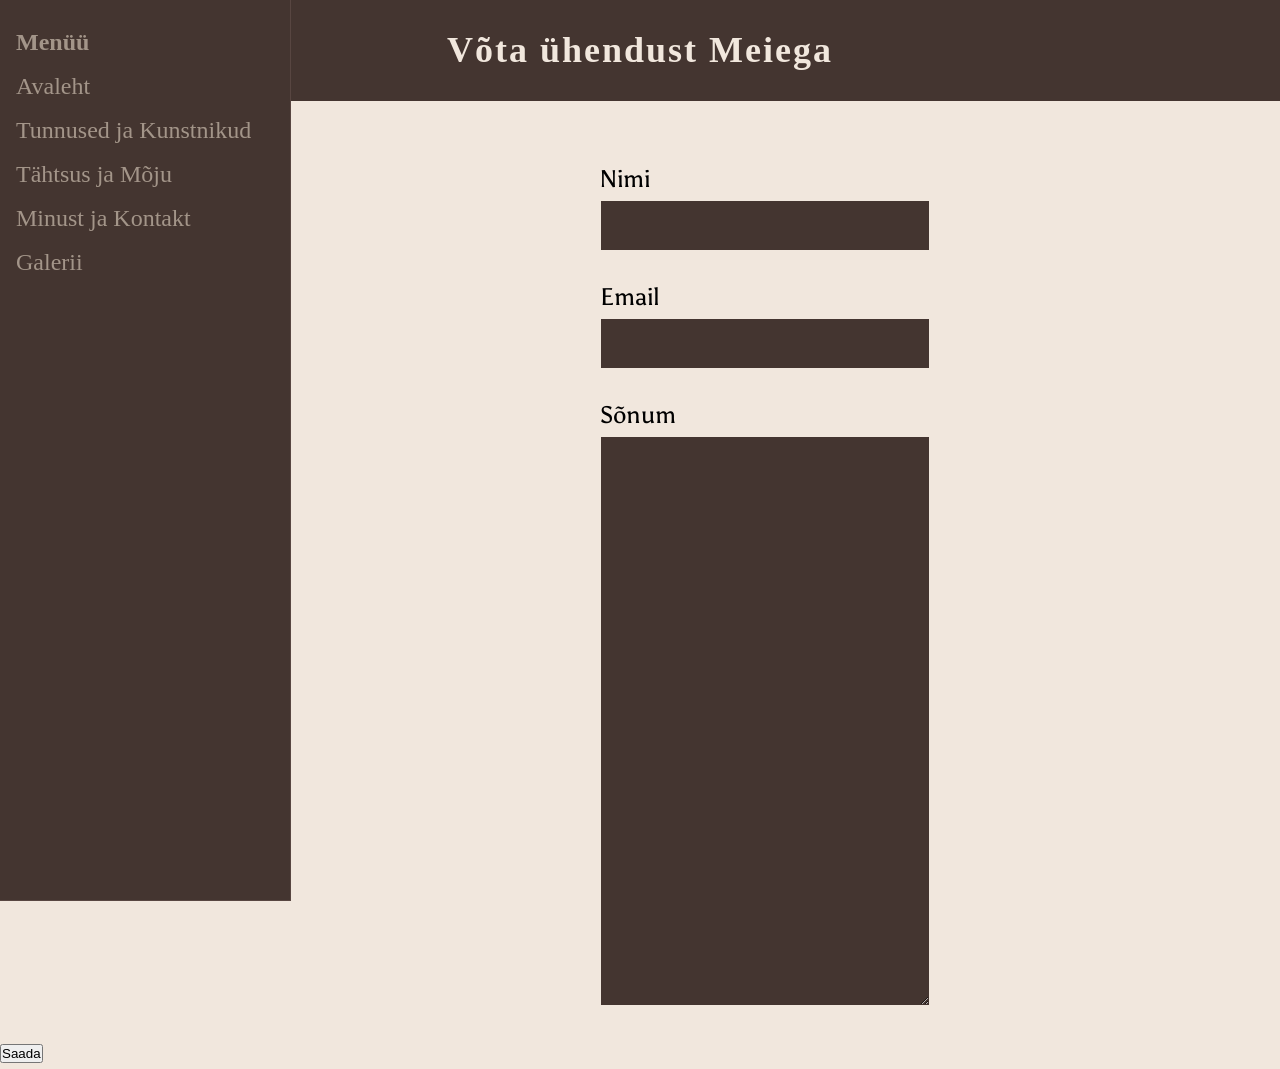
==== contact.html @ a0e3d33d "formide alustamine" ====
<!doctype html>
<html lang="en">
  <head>
    <meta charset="UTF-8" />
    <meta name="viewport" content="width=device-width, initial-scale=1.0" />
    <meta http-equiv="X-UA-Compatible" content="ie=edge" />
    <link rel="preconnect" href="https://fonts.googleapis.com" />
    <link rel="preconnect" href="https://fonts.gstatic.com" crossorigin />
    <link
      href="https://fonts.googleapis.com/css2?family=Asul:wght@400;700&display=swap"
      rel="stylesheet"
    />
    <link
      rel="stylesheet"
      href="https://fonts.googleapis.com/icon?family=Material+Icons"
    />
    <link rel="stylesheet" href="css/styles.css" />
    <title>Barokk-kunst</title>
  </head>
  <body>
    <header>
      <nav>
        <!-- Side-bar -->
        <div class="sidenav">
          <h3>Menüü</h3>
          <ul>
            <li><a href="index.html">Avaleht</a></li>
            <li><a href="tun-kun.html">Tunnused ja Kunstnikud</a></li>
            <li><a href="täht-mõju.html">Tähtsus ja Mõju</a></li>
            <li>
              <a class="current" href="contact.html">Minust ja Kontakt</a>
            </li>
            <li><a href="gallery.html">Galerii</a></li>
          </ul>
        </div>
      </nav>
    </header>

    <main>
      <!-- Pealkiri- Lisan Minust ja Kontakt pealkirja -->
      <section>
        <div class="title-box-m">
          <h3>Kontakt ja Minust</h3>
        </div>
      </section>

      <!-- Väljade nime, emaili ja sõnumi lisamine  -->
      <div class="container-text-contact">
        <h1>Võta ühendust Meiega</h1>
        <p>Palun täida all olev vorm</p>
        <form action="">
          <div class="form-group">
            <label for="Name">Nimi</label>
            <input type="text" id="name" />
          </div>
          <div class="form-group">
            <label for="Email">Email</label>
            <input type="email" id="email" />
          </div>
          <div class="form-group">
            <label for="Message">Sõnum</label>
            <textarea id="message"></textarea>
          </div>

          <button type="submit" class="btn">Saada</button>
        </form>
      </div>
    </main>
  </body>
</html>
---- css/styles.css ----
* {
  margin: 0;
  padding: 0;
  box-sizing: border-box;
}

:root {
  --primary-color: #443530;
  --bg-color: #f1e7dd;
  --text-color: #f1e7dd;

  --accent-col-red: #e3170a;
  --accent-col-green: #497537;
  --accent-col-yellow: #f7b32b;

  --darker-variant-red: #b00b01;
  --darker-variant-green: #2b4f1c;
  --darker-variant-yellow: #b78113;
}

html,
body {
  font-family: "Vidaloka", "Asul";
  line-height: 2em;
  background-color: var(--bg-color);
}

/* Sidebar menu */
.sidenav {
  height: 100%;
  width: 290px;
  position: fixed;
  z-index: 1;
  top: 0;
  left: 0;
  background-color: var(--primary-color);
  overflow-x: hidden;
  padding-top: 20px;
  outline: 1px solid #584641;
}

.sidenav a {
  padding: 6px 8px 6px 16px;
  text-decoration: none;
  font-size: 24px;
  color: #a39589;
  display: block;
  font-family: "Vidaloka";
}

.sidenav h3 {
  padding: 6px 8px 6px 16px;
  text-decoration: none;
  font-size: 24px;
  color: #a39589;
  display: block;
  font-family: "Vidaloka";
}

.sidenav a:hover {
  color: var(--text-color);
}

.sidenav h3:hover {
  color: var(--text-color);
}

/* Pealkiri- Sissejuhatus ja Ajalugu tumepruuni taustaga */
.title-box-sa {
  width: 100%;
  background-color: var(--primary-color);
  padding: 35px 35px;
}

.title-box-sa h3 {
  font-family: "Vidaloka", serif;
  text-align: center;
  font-size: 36px;
  color: var(--text-color);
  letter-spacing: 2px;
}

/* Sissejuhatuse kast kollase tausta ja kirjastiiliga */
.introduction-box h3 {
  width: 900px;
  height: 100px;
  padding: 25px;
  border: 3px solid var(--darker-variant-yellow);
  margin: 80px 0px 0px 460px;
  background-color: var(--accent-col-yellow);
  color: var(--primary-color);
  font-family: "Vidaloka";
  font-size: 36px;
  text-align: center;
  letter-spacing: 2px;
}

.introduction-box p {
  width: 900px;
  height: auto;
  padding: 35px;
  border: 3px solid var(--darker-variant-yellow);
  margin: 80px 0px 0px 460px;
  background-color: var(--accent-col-yellow);
  color: var(--primary-color);
  font-family: "Asul";
  font-size: 24px;
  text-align: left;
  letter-spacing: 2px;
}

/* Piltide paigutamine ning viidete alla lisamine gridi abil*/
.container-images-int {
  display: grid;
  grid-template-columns: repeat(3, 3fr);
  gap: 100px;
  margin-left: 460px;
  margin-top: -545px;
  align-items: start;
}

.change-text-int {
  display: flex;
  flex-direction: column;
}

.change-text-int img {
  width: 900px;
  height: 550px;
  border-radius: 10px;
}

.pieta-text-change,
.orph-eury-text-change,
.river-text-change {
  margin-top: 5px;
  text-align: left;
}

/* Viited, linkide ja värvidega */
.pieta-text-change {
  color: var(--accent-col-yellow);
}

.pieta-text-change a {
  color: var(--darker-variant-yellow);
}

.orph-eury-text-change {
  color: var(--accent-col-red);
}

.orph-eury-text-change a {
  color: var(--darker-variant-red);
}

.river-text-change {
  color: var(--accent-col-green);
}

.river-text-change a {
  color: var(--darker-variant-green);
}

/* Pieta üleval paremal */
.change-text-int:nth-child(1) {
  grid-column: 2;
  grid-row: 1;
}

/* Orpheus all vasakul */
.change-text-int:nth-child(2) {
  grid-column: 1;
  grid-row: 2;
}

/* River all paremal */
.change-text-int:nth-child(3) {
  grid-column: 2;
  grid-row: 2;
}

/* Piltide suuruste lisamine */

.mourning-christ-img {
  width: 800px;
  height: 558px;
}

.land-orph-eury-img {
  width: 900px;
  height: 518px;
}

.river-landscape-img {
  width: 800px;
  height: 518px;
}

/* Ajaloo kast rohelise tausta ja kirjastiiliga */
.history-box h3 {
  width: 900px;
  height: 100px;
  padding: 25px;
  border: 3px solid var(--darker-variant-green);
  margin: 80px 0px 0px 1455px;
  background-color: var(--accent-col-green);
  color: var(--text-color);
  font-family: "Vidaloka";
  font-size: 36px;
  text-align: center;
  letter-spacing: 2px;
}

.history-box p {
  width: 900px;
  height: auto;
  padding: 35px;
  border: 3px solid var(--darker-variant-green);
  margin: 100px 0px 0px 1455px;
  background-color: var(--accent-col-green);
  color: var(--text-color);
  font-family: "Asul";
  font-size: 24px;
  text-align: left;
  letter-spacing: 2px;
}

/* Pildid jaa tekst paigutatud grid süsteemi */

.container-images-his {
  display: grid;
  grid-template-columns: repeat(2, 3fr);
  gap: 100px;
  margin-left: 525px;
  margin-top: -800px;
  padding: 0px 0px 80px 0px;
  align-items: start;
}

.change-text-his {
  display: flex;
  flex-direction: column;
}

.change-text-his img {
  border-radius: 10px;
}

.mary-text-change,
.banquet-text-change {
  margin-top: 5px;
  text-align: left;
}

/* Viited linkide ja värvidega */
.banquet-text-change {
  color: var(--accent-col-red);
}

.banquet-text-change a {
  color: var(--darker-variant-red);
}

.mary-text-change {
  color: var(--accent-col-yellow);
}

.mary-text-change a {
  color: var(--darker-variant-yellow);
}

/* Banquet all vasakul */
.change-text-his:nth-child(1) {
  grid-column: 1;
  grid-row: 2;
}

/* Mary Üleval vasakul */
.change-text-his:nth-child(2) {
  grid-column: 1;
  grid-row: 1;
}

/* Piltide suuruste lisamine */

.mary-img {
  width: 700px;
  height: 800px;
}

.banquet-img {
  width: 900px;
  height: 518px;
}

/* footeri tekst,tumepruuni taustaga */

footer {
  margin: 80px 0px -20px 0px;
}

footer p {
  width: 100%;
  border: 3px solid var(--primary-color);
  background-color: var(--primary-color);
  padding: 35px 35px;
  font-family: "Vidaloka", serif;
  text-align: center;
  font-size: 36px;
  color: var(--text-color);
  letter-spacing: 2px;
}

/* - */
/* - */
/* - */

/* Pealkiri- Tunnused ja Kunstnikud tumepruuni taustaga*/
.title-box-t {
  width: 100%;
  background-color: var(--primary-color);
  padding: 35px 35px;
}

.title-box-t h3 {
  font-family: "Vidaloka", serif;
  text-align: center;
  font-size: 36px;
  color: var(--text-color);
  letter-spacing: 2px;
}

/* Tunnusete kast punase taustaga */
.traits-box h3 {
  width: 900px;
  height: 100px;
  padding: 25px;
  border: 3px solid var(--darker-variant-red);
  margin: 80px 0px 0px 460px;
  background-color: var(--accent-col-red);
  color: var(--text-color);
  font-family: "Vidaloka";
  font-size: 36px;
  text-align: center;
  letter-spacing: 2px;
}

.traits-box p {
  width: 900px;
  height: auto;
  padding: 35px;
  border: 3px solid var(--darker-variant-red);
  margin: 80px 0px 0px 460px;
  background-color: var(--accent-col-red);
  color: var(--text-color);
  font-family: "Asul";
  font-size: 24px;
  text-align: left;
  letter-spacing: 2px;
}

/* Piltide paigutamine gridi põhjal */
.container-images-tra {
  display: grid;
  grid-template-columns: repeat(3, 3fr);
  gap: 80px;
  margin-left: 1450px;
  margin-top: -710px;
  align-items: start;
}

.change-text-tra {
  display: flex;
  flex-direction: column;
}

.change-text-tra img {
  border-radius: 10px;
}

.sabine-text-change,
.procuress-text-change,
.swing-text-change {
  margin-top: 5px;
  text-align: left;
}

/* Viited, linkide ja värvidega */
.sabine-text-change {
  color: var(--accent-col-yellow);
}

.sabine-text-change a {
  color: var(--darker-variant-red);
}

.procuress-text-change {
  color: var(--accent-col-red);
}

.procuress-text-change a {
  color: var(--darker-variant-yellow);
}

.swing-text-change {
  color: var(--accent-col-green);
}

.swing-text-change a {
  color: var(--darker-variant-green);
}

/* Sabine */
.change-text-tra:nth-child(1) {
  grid-column: 1;
  grid-row: 1;
}

/* Procuress */
.change-text-tra:nth-child(2) {
  grid-column: 1;
  grid-row: 2;
}

/* Swing */
.change-text-tra:nth-child(3) {
  grid-column: 2;
  grid-row: 2;
}

/* Piltide suuruste lisamine */

.sabines-img {
  width: 400px;
  height: 300px;
}

.procuress-img {
  width: 400px;
  height: 300px;
}

.swing-img {
  margin-top: -410px;
  width: 450px;
  height: 672px;
}

/* Tunnusete kast kollase taustaga */
.title-box-k h3 {
  width: 1900px;
  height: 100px;
  padding: 35px;
  border: 3px solid var(--darker-variant-yellow);
  background-color: var(--accent-col-yellow);
  margin: 80px 0px 0px 492.5px;
  color: var(--text-color);
  font-family: "Vidaloka";
  font-size: 36px;
  text-align: center;
  letter-spacing: 2px;
}

.artist-box {
  color: var(--text-color);
  font-family: "Asul";
  font-size: 24px;
  text-align: left;
  letter-spacing: 2px;
}

.artist-box {
  display: grid;
  grid-template-columns: repeat(3, 690px);
  margin-left: 31px;
  margin-top: 0px;
  align-items: start;
}

.artist-box p {
  width: 520.33px;
  height: auto;
  padding: 25px;
  border: 3px solid var(--darker-variant-yellow);
  margin: 80px 0px 0px 460px;
  background-color: var(--accent-col-yellow);
}

/* Piltide gridi süsteemi paigutamine üksteise kõrvale */

.container-images-art {
  display: grid;
  grid-template-columns: repeat(3, 690px);
  margin: 80px 0px 0px 490px;
}

.change-text-art {
  display: flex;
  flex-direction: column;
}

.change-text-art img {
  margin: 80px 0px 0px 0px;
  border-radius: 10px;
  box-shadow: 0px 5px 20px var(--primary-color);
}

.massacre-text-change,
.öine-text-change,
.holy-text-change {
  margin-top: 5px;
  text-align: left;
}

/* Viited, linkide ja värvidega */
.massacre-text-change {
  color: var(--accent-col-yellow);
}

.massacre-text-change a {
  color: var(--darker-variant-yellow);
}

.öine-text-change {
  color: var(--accent-col-red);
}

.öine-text-change a {
  color: var(--darker-variant-red);
}

.holy-text-change {
  color: var(--accent-col-yellow);
}

.holy-text-change a {
  color: var(--darker-variant-yellow);
}

/* Piltide suuruste lisamine */

.veresaun-img {
  width: 520.33px;
  height: 358px;
}

.night-img {
  width: 520.33px;
  height: 398px;
}

.family-img {
  width: 520.33px;
  height: 348px;
}

/* - */
/* - */
/* - */

/* Pealkiri- Tähtsus ja Mõju tumepruuni taustaga*/
.title-box-t {
  width: 100%;
  background-color: var(--primary-color);
  padding: 35px 35px;
}

.title-box-t h3 {
  font-family: "Vidaloka", serif;
  text-align: center;
  font-size: 36px;
  color: var(--text-color);
  letter-spacing: 2px;
}

/* Tähtsuse kast punase taustaga */
.importance-box h3 {
  width: 900px;
  height: 100px;
  padding: 25px;
  border: 3px solid var(--darker-variant-red);
  margin: 80px 0px 0px 460px;
  background-color: var(--accent-col-red);
  color: var(--text-color);
  font-family: "Vidaloka";
  font-size: 36px;
  text-align: center;
  letter-spacing: 2px;
}

.importance-box p {
  width: 900px;
  height: auto;
  padding: 35px;
  border: 3px solid var(--darker-variant-red);
  margin: 80px 0px 0px 460px;
  background-color: var(--accent-col-red);
  color: var(--text-color);
  font-family: "Asul";
  font-size: 24px;
  text-align: left;
  letter-spacing: 2px;
}

/* Piltide paigutamine gridi põhjal */
.container-images-imp {
  display: grid;
  grid-template-columns: repeat(3, 3fr);
  gap: 80px;
  margin-left: 1450px;
  margin-top: -710px;
  align-items: start;
}

.change-text-imp {
  display: flex;
  flex-direction: column;
}

.change-text-imp img {
  border-radius: 10px;
}

.judith-text-change,
.christ-text-change,
.meninas-text-change {
  margin-top: 5px;
  text-align: left;
}

/* Viited, linkide ja värvidega */
.judith-text-change {
  color: var(--accent-col-yellow);
}

.judith-text-change a {
  color: var(--darker-variant-red);
}

.christ-text-change {
  color: var(--accent-col-red);
}

.christ-text-change a {
  color: var(--darker-variant-yellow);
}

.meninas-text-change {
  color: var(--accent-col-green);
}

.meninas-text-change a {
  color: var(--darker-variant-green);
}

/* Piltide suuruste lisamine */

.judith-img {
  width: 400px;
  height: 300px;
}

.christ-img {
  width: 400px;
  height: 300px;
}

.meninas-img {
  width: 450px;
  height: 672px;
}

/* Mõju kast punase taustaga */
.influence-box h3 {
  width: 900px;
  height: 100px;
  padding: 25px;
  border: 3px solid var(--darker-variant-red);
  margin: 80px 0px 0px 460px;
  background-color: var(--accent-col-red);
  color: var(--text-color);
  font-family: "Vidaloka";
  font-size: 36px;
  text-align: center;
  letter-spacing: 2px;
}

.influence-box p {
  width: 900px;
  height: auto;
  padding: 35px;
  border: 3px solid var(--darker-variant-red);
  margin: 80px 0px 0px 460px;
  background-color: var(--accent-col-red);
  color: var(--text-color);
  font-family: "Asul";
  font-size: 24px;
  text-align: left;
  letter-spacing: 2px;
}

/* Piltide paigutamine gridi põhjal */
.container-images-inf {
  display: grid;
  grid-template-columns: repeat(3, 3fr);
  gap: 80px;
  margin-left: 1450px;
  margin-top: -710px;
  align-items: start;
}

.change-text-inf {
  display: flex;
  flex-direction: column;
}

.change-text-inf img {
  border-radius: 10px;
}

.matteuse-text-change,
.charles-text-change,
.meninas-text-change {
  margin-top: 5px;
  text-align: left;
}

/* Viited, linkide ja värvidega */
.matteuse-text-change {
  color: var(--accent-col-yellow);
}

.matteuse-text-change a {
  color: var(--darker-variant-red);
}

.charles-text-change {
  color: var(--accent-col-red);
}

.charles-text-change a {
  color: var(--darker-variant-yellow);
}

.meninas-text-change {
  color: var(--accent-col-green);
}

.meninas-text-change a {
  color: var(--darker-variant-green);
}

/* Piltide suuruste lisamine */

.matteuse-img {
  width: 400px;
  height: 300px;
}

.charles-img {
  width: 400px;
  height: 300px;
}

.meninas-img {
  width: 450px;
  height: 672px;

  /* - */
  /* - */
  /* - */
}

/* Formide juurde kastide lisamine */

.container-text-contact h1 {
  width: 100%;
  background-color: var(--primary-color);
  padding: 35px 35px;
  margin-top: -33px;
  font-family: "Vidaloka", serif;
  text-align: center;
  font-size: 36px;
  color: var(--text-color);
  letter-spacing: 2px;
}

.form-group {
  margin: 30px 350px 20px 600px;
}

.form-group label {
  display: block;
  margin-bottom: 5px;
  font-size: 24px;
}

.form-group input,
.form-group textarea {
  width: 100%;
  padding: 10px;
  border: 1px solid var(--text-color);
  background-color: var(--primary-color);
  font-size: 24px;
  font-family: "Asul";
}

.form-group textarea {
  height: 570px;
  color: var(--text-color);
}

.form-group input:focus,
.form-group textarea:focus {
  outline: none;
  border-color: var(--text-color);
}

.title-box-g {
  width: 100%;
  background-color: var(--primary-color);
  padding: 35px 35px;
}

.title-box-g h3 {
  font-family: "Vidaloka", serif;
  text-align: center;
  font-size: 36px;
  color: var(--text-color);
  letter-spacing: 2px;
}
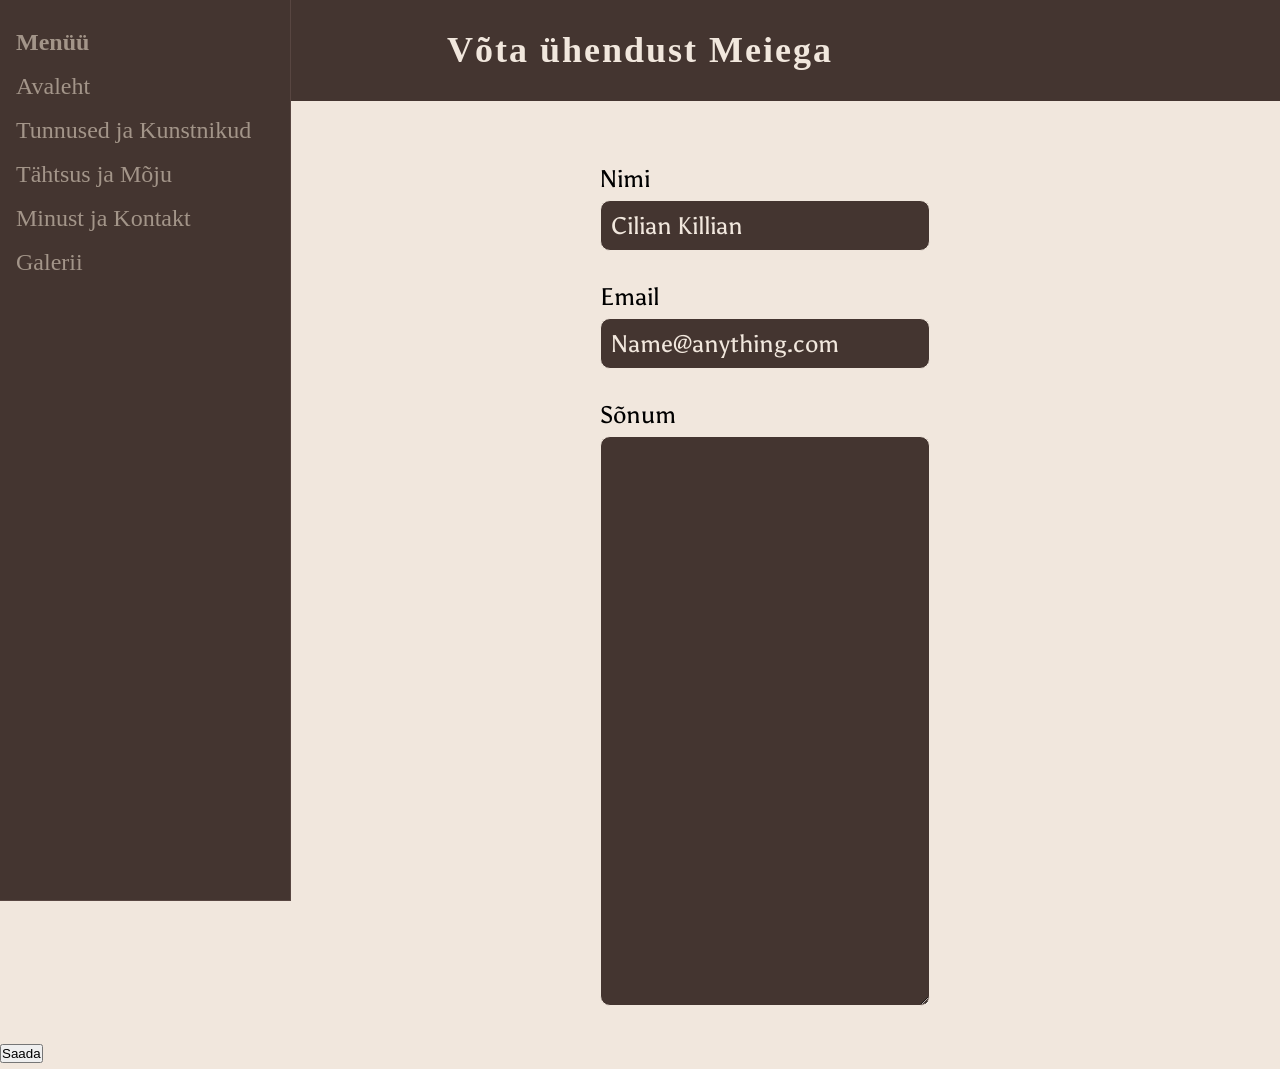
==== commit 803ee806: "peaaegu valmis galeriiga, tuleb stiilida" ====
--- a/contact.html
+++ b/contact.html
@@ -44,27 +44,34 @@
         </div>
       </section>
 
-      <!-- Väljade nime, emaili ja sõnumi lisamine  -->
-      <div class="container-text-contact">
-        <h1>Võta ühendust Meiega</h1>
-        <p>Palun täida all olev vorm</p>
-        <form action="">
-          <div class="form-group">
-            <label for="Name">Nimi</label>
-            <input type="text" id="name" />
-          </div>
-          <div class="form-group">
-            <label for="Email">Email</label>
-            <input type="email" id="email" />
-          </div>
-          <div class="form-group">
-            <label for="Message">Sõnum</label>
-            <textarea id="message"></textarea>
-          </div>
+      <!-- Kontakti väljade nime, emaili ja sõnumi lisamine  -->
+      <section>
+        <div class="container-text-contact">
+          <h1>Võta ühendust Meiega</h1>
+          <p>Palun täida all olev vorm</p>
+          <form action="">
+            <div class="form-group">
+              <label for="Name">Nimi</label>
+              <input type="text" id="name" name="name" value="Cilian Killian" />
+            </div>
+            <div class="form-group">
+              <label for="Email">Email</label>
+              <input
+                type="email"
+                id="email"
+                name="email"
+                value="Name@anything.com"
+              />
+            </div>
+            <div class="form-group">
+              <label for="Message">Sõnum</label>
+              <textarea id="message"></textarea>
+            </div>
 
-          <button type="submit" class="btn">Saada</button>
-        </form>
-      </div>
+            <button type="submit" class="btn">Saada</button>
+          </form>
+        </div>
+      </section>
     </main>
   </body>
 </html>
--- a/css/styles.css
+++ b/css/styles.css
@@ -773,7 +773,6 @@
 }
 
 /* Formide juurde kastide lisamine */
-
 .container-text-contact h1 {
   width: 100%;
   background-color: var(--primary-color);
@@ -796,25 +795,21 @@
   font-size: 24px;
 }
 
+/* Ääriste tegemine, näidistele värvi andmine, teksti stiilimine  */
 .form-group input,
 .form-group textarea {
   width: 100%;
   padding: 10px;
   border: 1px solid var(--text-color);
+  border-radius: 10px;
   background-color: var(--primary-color);
   font-size: 24px;
   font-family: "Asul";
+  color: var(--text-color);
 }
 
 .form-group textarea {
   height: 570px;
-  color: var(--text-color);
-}
-
-.form-group input:focus,
-.form-group textarea:focus {
-  outline: none;
-  border-color: var(--text-color);
 }
 
 .title-box-g {
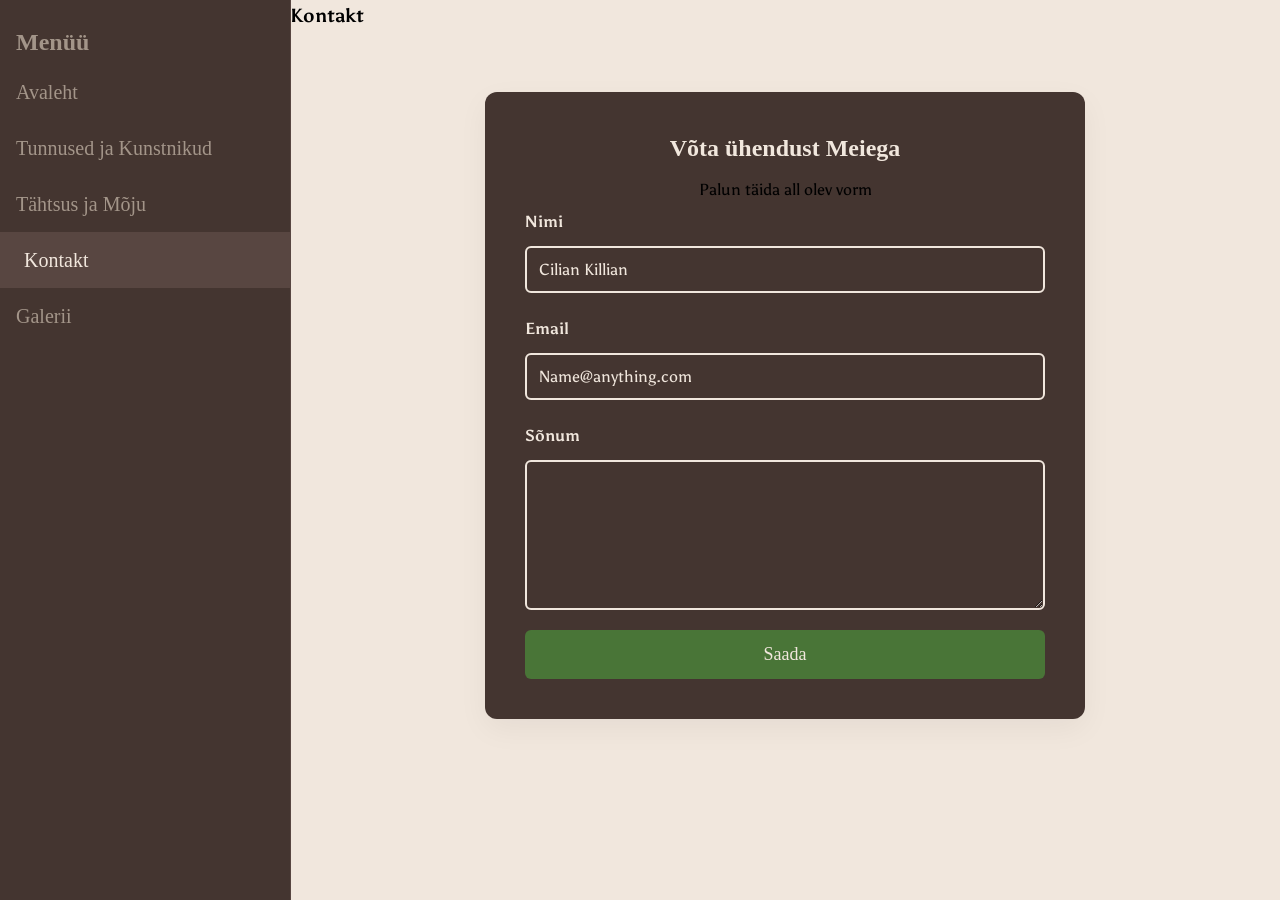
==== commit 226dd25d: "tegin paljusi asju" ====
--- a/contact.html
+++ b/contact.html
@@ -17,6 +17,7 @@
     <link rel="stylesheet" href="css/styles.css" />
     <title>Barokk-kunst</title>
   </head>
+
   <body>
     <header>
       <nav>
@@ -28,7 +29,7 @@
             <li><a href="tun-kun.html">Tunnused ja Kunstnikud</a></li>
             <li><a href="täht-mõju.html">Tähtsus ja Mõju</a></li>
             <li>
-              <a class="current" href="contact.html">Minust ja Kontakt</a>
+              <a class="current" href="contact.html">Kontakt</a>
             </li>
             <li><a href="gallery.html">Galerii</a></li>
           </ul>
@@ -37,10 +38,10 @@
     </header>
 
     <main>
-      <!-- Pealkiri- Lisan Minust ja Kontakt pealkirja -->
+      <!-- Pealkiri- Lisan Kontakt pealkirja -->
       <section>
         <div class="title-box-m">
-          <h3>Kontakt ja Minust</h3>
+          <h3>Kontakt</h3>
         </div>
       </section>
 
@@ -54,6 +55,7 @@
               <label for="Name">Nimi</label>
               <input type="text" id="name" name="name" value="Cilian Killian" />
             </div>
+
             <div class="form-group">
               <label for="Email">Email</label>
               <input
@@ -63,6 +65,7 @@
                 value="Name@anything.com"
               />
             </div>
+
             <div class="form-group">
               <label for="Message">Sõnum</label>
               <textarea id="message"></textarea>
--- a/css/styles.css
+++ b/css/styles.css
@@ -18,14 +18,19 @@
   --darker-variant-yellow: #b78113;
 }
 
-html,
+/* Juhend: Sujuv kerimine lehel */
+html {
+  scroll-behavior: smooth;
+}
+
 body {
-  font-family: "Vidaloka", "Asul";
+  font-family: "Vidaloka", "Asul", serif;
   line-height: 2em;
   background-color: var(--bg-color);
-}
-
-/* Sidebar menu */
+  padding-left: 290px;
+}
+
+/* Sidebar*/
 .sidenav {
   height: 100%;
   width: 290px;
@@ -39,13 +44,19 @@
   outline: 1px solid #584641;
 }
 
+.sidenav ul {
+  list-style: none;
+}
+
 .sidenav a {
-  padding: 6px 8px 6px 16px;
+  padding: 12px 16px;
   text-decoration: none;
-  font-size: 24px;
+  font-size: 20px;
   color: #a39589;
   display: block;
-  font-family: "Vidaloka";
+  font-family: "Vidaloka", serif;
+  /* Animatsiooni üleminek */
+  transition: all 0.3s ease;
 }
 
 .sidenav h3 {
@@ -54,11 +65,15 @@
   font-size: 24px;
   color: #a39589;
   display: block;
-  font-family: "Vidaloka";
-}
-
-.sidenav a:hover {
-  color: var(--text-color);
+  font-family: "Vidaloka", serif;
+}
+
+/* Hover efektid menüüs */
+.sidenav a:hover,
+.sidenav a.current {
+  color: var(--text-color);
+  background-color: #584641;
+  padding-left: 24px;
 }
 
 .sidenav h3:hover {
@@ -80,247 +95,631 @@
   letter-spacing: 2px;
 }
 
-/* Sissejuhatuse kast kollase tausta ja kirjastiiliga */
+/* Elementide ilmumise animatsioon */
+main section {
+  animation: fadeIn 1s ease-in-out;
+}
+
+@keyframes fadeIn {
+  from {
+    opacity: 0;
+    transform: translateY(20px);
+  }
+  to {
+    opacity: 1;
+    transform: translateY(0);
+  }
+}
+
+/* Puhta ja organiseeritud paigutuse loomine gridi abil */
+.importance-box,
+.influence-box {
+  max-width: 1440px;
+  margin: 40px auto;
+  padding: 20px;
+}
+
+.introduction-box {
+  max-width: 100%;
+}
+
+.introduction-box h3,
+.history-box h3,
+.traits-box h3,
+.influence-box h3 {
+  padding: 15px;
+  font-family: "Vidaloka", serif;
+  font-size: 32px;
+  text-align: center;
+  letter-spacing: 2px;
+}
+
 .introduction-box h3 {
-  width: 900px;
-  height: 100px;
+  border: 3px solid var(--darker-variant-yellow);
+  background-color: var(--accent-col-yellow);
+  color: var(--primary-color);
+}
+
+.introduction-box p {
   padding: 25px;
   border: 3px solid var(--darker-variant-yellow);
-  margin: 80px 0px 0px 460px;
   background-color: var(--accent-col-yellow);
   color: var(--primary-color);
-  font-family: "Vidaloka";
-  font-size: 36px;
-  text-align: center;
-  letter-spacing: 2px;
-}
-
-.introduction-box p {
-  width: 900px;
-  height: auto;
-  padding: 35px;
-  border: 3px solid var(--darker-variant-yellow);
-  margin: 80px 0px 0px 460px;
-  background-color: var(--accent-col-yellow);
-  color: var(--primary-color);
-  font-family: "Asul";
-  font-size: 24px;
-  text-align: left;
-  letter-spacing: 2px;
-}
-
-/* Piltide paigutamine ning viidete alla lisamine gridi abil*/
+  font-family: "Asul", sans-serif;
+  font-size: 20px;
+  margin-top: 20px;
+}
+
+/* ==========================================
+   AVALEHE 1. SAKK: Sissejuhatus (.layout-grid-int)
+   ========================================== */
+.layout-grid-int {
+  display: grid;
+  grid-template-columns: 1fr 1fr;
+  gap: 80px;
+  max-width: 1440px;
+  margin: 80px auto;
+  padding: 0 20px;
+  align-items: start;
+}
+
 .container-images-int {
-  display: grid;
-  grid-template-columns: repeat(3, 3fr);
-  gap: 100px;
-  margin-left: 460px;
-  margin-top: -545px;
-  align-items: start;
-}
-
-.change-text-int {
-  display: flex;
-  flex-direction: column;
-}
-
-.change-text-int img {
-  width: 900px;
-  height: 550px;
-  border-radius: 10px;
-}
-
-.pieta-text-change,
-.orph-eury-text-change,
-.river-text-change {
-  margin-top: 5px;
-  text-align: left;
-}
-
-/* Viited, linkide ja värvidega */
-.pieta-text-change {
-  color: var(--accent-col-yellow);
-}
-
-.pieta-text-change a {
-  color: var(--darker-variant-yellow);
-}
-
-.orph-eury-text-change {
-  color: var(--accent-col-red);
-}
-
-.orph-eury-text-change a {
-  color: var(--darker-variant-red);
-}
-
-.river-text-change {
-  color: var(--accent-col-green);
-}
-
-.river-text-change a {
-  color: var(--darker-variant-green);
-}
-
-/* Pieta üleval paremal */
+  display: contents;
+}
+
+.introduction-box {
+  grid-column: 1;
+  grid-row: 1;
+}
+
 .change-text-int:nth-child(1) {
   grid-column: 2;
   grid-row: 1;
 }
 
-/* Orpheus all vasakul */
 .change-text-int:nth-child(2) {
   grid-column: 1;
   grid-row: 2;
 }
 
-/* River all paremal */
 .change-text-int:nth-child(3) {
   grid-column: 2;
   grid-row: 2;
 }
 
-/* Piltide suuruste lisamine */
-
-.mourning-christ-img {
-  width: 800px;
-  height: 558px;
-}
-
-.land-orph-eury-img {
-  width: 900px;
-  height: 518px;
-}
-
-.river-landscape-img {
-  width: 800px;
-  height: 518px;
-}
-
-/* Ajaloo kast rohelise tausta ja kirjastiiliga */
+/* ==========================================
+   AVALEHE 2. SAKK: Ajalugu (.layout-grid-his)
+   ========================================== */
+.layout-grid-his {
+  display: grid;
+  grid-template-columns: 1fr 1fr;
+  gap: 80px;
+  max-width: 1440px;
+  margin: 80px auto;
+  padding: 0 20px;
+  align-items: stretch;
+}
+
+.container-images-his {
+  display: contents;
+}
+
+.change-text-his:nth-child(2) {
+  grid-column: 1;
+  grid-row: 1 / span 2;
+}
+
+.history-box {
+  grid-column: 2;
+  grid-row: 1;
+  width: 100%;
+  margin: 0;
+}
+
+.change-text-his:nth-child(1) {
+  grid-column: 2;
+  grid-row: 2;
+}
+
+/* ==========================================
+   TUNNUSTE LEHE UUENDUS: Muudetud proportionsioonidega võrgustik
+   ========================================== */
+.layout-grid-tra {
+  display: grid;
+  grid-template-columns: 1.5fr 0.9fr 1.6fr;
+  gap: 40px;
+  max-width: 1440px;
+  margin: 60px auto;
+  padding: 0 20px;
+  align-items: stretch;
+}
+
+.container-images-tra {
+  display: contents;
+}
+
+/* Skeemil Vasakul: Tunnuste suur tekstikast */
+.traits-box {
+  grid-column: 1;
+  grid-row: 1 / span 2;
+  width: 100%;
+  margin: 0;
+}
+
+/* Skeemil Keskel Üleval: Saabiini naised */
+.change-text-tra:nth-child(1) {
+  grid-column: 2;
+  grid-row: 1;
+}
+
+/* Skeemil Keskel All: Kosjasobitaja */
+.change-text-tra:nth-child(2) {
+  grid-column: 2;
+  grid-row: 2;
+}
+
+/* Skeemil Paremal: Kiik */
+.change-text-tra:nth-child(3) {
+  grid-column: 3;
+  grid-row: 1 / span 2;
+}
+
+/* ==========================================
+   KAARTIDE JA PILTIDE BAASTIILID
+   ========================================== */
+.change-text-int,
+.change-text-his,
+.change-text-tra,
+.change-text-art,
+.change-text-imp,
+.change-text-inf {
+  display: flex;
+  flex-direction: column;
+  background: #fff;
+  padding: 15px;
+  border-radius: 10px;
+  box-shadow: 0px 5px 15px rgba(0, 0, 0, 0.05);
+  transition:
+    transform 0.3s ease,
+    box-shadow 0.3s ease;
+  height: 100%;
+}
+
+/* Hover efektid piltidele */
+.change-text-int:hover,
+.change-text-his:hover,
+.change-text-tra:hover,
+.change-text-art:hover,
+.change-text-imp:hover,
+.change-text-inf:hover {
+  transform: translateY(-5px);
+  box-shadow: 0px 10px 25px rgba(0, 0, 0, 0.15);
+}
+
+/* Piltide paindlik seadistus ruumi täitmiseks */
+.change-text-int img,
+.change-text-his img,
+.change-text-tra img,
+.change-text-art img,
+.change-text-imp img,
+.change-text-inf img {
+  width: 100%;
+  height: 100%;
+  min-height: 250px;
+  flex-grow: 4;
+  object-fit: cover;
+  border-radius: 6px;
+}
+
+/* Pildi alamtekstid on kaardi põhjas */
+.pieta-text-change,
+.orph-eury-text-change,
+.river-text-change,
+.mary-text-change,
+.banquet-text-change,
+.sabine-text-change,
+.procuress-text-change,
+.swing-text-change {
+  margin-top: auto;
+  padding-top: 12px;
+  text-align: center;
+  font-size: 16px;
+}
+
+/* Viited, linkide ja värvidega */
+.pieta-text-change {
+  color: var(--darker-variant-yellow);
+}
+.pieta-text-change a {
+  color: var(--accent-col-red);
+  font-weight: bold;
+}
+
+.orph-eury-text-change {
+  color: var(--darker-variant-red);
+}
+.orph-eury-text-change a {
+  color: var(--accent-col-red);
+  font-weight: bold;
+}
+
+.river-text-change {
+  color: var(--darker-variant-green);
+}
+.river-text-change a {
+  color: var(--accent-col-green);
+  font-weight: bold;
+}
+
+/* ==========================================
+   AJALOO SISU KUJUNDUS (Roheline)
+   ========================================== */
 .history-box h3 {
-  width: 900px;
-  height: 100px;
+  border: 3px solid var(--darker-variant-green);
+  background-color: var(--accent-col-green);
+  color: var(--text-color);
+}
+
+.history-box p {
   padding: 25px;
   border: 3px solid var(--darker-variant-green);
-  margin: 80px 0px 0px 1455px;
   background-color: var(--accent-col-green);
   color: var(--text-color);
-  font-family: "Vidaloka";
-  font-size: 36px;
-  text-align: center;
-  letter-spacing: 2px;
-}
-
-.history-box p {
-  width: 900px;
-  height: auto;
-  padding: 35px;
-  border: 3px solid var(--darker-variant-green);
-  margin: 100px 0px 0px 1455px;
-  background-color: var(--accent-col-green);
-  color: var(--text-color);
-  font-family: "Asul";
-  font-size: 24px;
-  text-align: left;
-  letter-spacing: 2px;
-}
-
-/* Pildid jaa tekst paigutatud grid süsteemi */
-
-.container-images-his {
+  font-family: "Asul", sans-serif;
+  font-size: 20px;
+  margin-top: 20px;
+}
+
+.banquet-text-change {
+  color: var(--darker-variant-red);
+}
+.banquet-text-change a {
+  color: var(--accent-col-red);
+  font-weight: bold;
+}
+
+.mary-text-change {
+  color: var(--darker-variant-yellow);
+}
+.mary-text-change a {
+  color: var(--accent-col-yellow);
+  font-weight: bold;
+}
+
+/* ==========================================
+   TUNNUSTE SISU KUJUNDUS (Punane)
+   ========================================== */
+.traits-box h3 {
+  border: 3px solid var(--darker-variant-red);
+  background-color: var(--accent-col-red);
+  color: var(--text-color);
+}
+
+.traits-box p {
+  padding: 25px;
+  border: 3px solid var(--darker-variant-red);
+  background-color: var(--accent-col-red);
+  color: var(--text-color);
+  font-family: "Asul", sans-serif;
+  font-size: 20px;
+  margin-top: 20px;
+}
+
+.sabine-text-change a {
+  color: var(--darker-variant-red);
+  font-weight: bold;
+}
+.procuress-text-change a {
+  color: var(--darker-variant-yellow);
+  font-weight: bold;
+}
+.swing-text-change a {
+  color: var(--darker-variant-green);
+  font-weight: bold;
+}
+
+/* ==========================================
+   UUS KUNSTNIKE SECTION - SKEEMI JÄRGI (Kollane)
+   ========================================== */
+.artists-grid-layout {
   display: grid;
-  grid-template-columns: repeat(2, 3fr);
-  gap: 100px;
-  margin-left: 525px;
-  margin-top: -800px;
-  padding: 0px 0px 80px 0px;
-  align-items: start;
-}
-
-.change-text-his {
+  grid-template-columns: repeat(3, 1fr);
+  gap: 30px;
+  max-width: 1440px;
+  margin: 40px auto 80px auto;
+  padding: 0 20px;
+}
+
+.artist-column {
   display: flex;
   flex-direction: column;
-}
-
-.change-text-his img {
-  border-radius: 10px;
-}
-
-.mary-text-change,
-.banquet-text-change {
-  margin-top: 5px;
+  gap: 20px;
+}
+
+.artist-name-tag p {
+  padding: 15px;
+  border: 3px solid var(--darker-variant-yellow);
+  background-color: var(--accent-col-yellow);
+  color: var(--primary-color);
+  font-family: "Asul", sans-serif;
+  font-size: 20px;
+  text-align: center;
+  border-radius: 6px;
+  margin: 0;
+  line-height: 1.2em;
+}
+
+.artists-grid-layout .change-text-art img {
+  height: 320px;
+  object-fit: cover;
+}
+
+/* ==========================================
+   MÕJU SEKTSOONI PILTIDE GRID (Alumine rida)
+   ========================================== */
+.container-images-inf {
+  display: grid;
+  grid-template-columns: repeat(auto-fit, minmax(300px, 1fr));
+  gap: 30px;
+  max-width: 1440px;
+  margin: 40px auto 80px auto;
+  padding: 0 20px;
+}
+
+/* Mõju sektsiooni kasti stiilid (Roheline nagu ajalugu) */
+.influence-box h3 {
+  border: 3px solid var(--darker-variant-green);
+  background-color: var(--accent-col-green);
+  color: var(--text-color);
+}
+.influence-box p {
+  padding: 25px;
+  border: 3px solid var(--darker-variant-green);
+  background-color: var(--accent-col-green);
+  color: var(--text-color);
+  font-family: "Asul", sans-serif;
+  font-size: 20px;
+  margin-top: 20px;
+}
+
+/* ==========================================
+   SPETSIIFILINE SKEEMI DISAIN: TÄHTSUSE SEKTSIOON
+   ========================================== */
+.importance-section-layout {
+  max-width: 1440px;
+  margin: 40px auto 60px auto;
+  padding: 0 20px;
+}
+
+/* Joonisel üleval keskel asuv roheline tekstikast */
+.importance-box-green {
+  max-width: 1440px;
+  margin: 0 auto 50px auto; /* Keskasendisse lükkamine */
+}
+.importance-box-green h3 {
+  padding: 15px;
+  font-family: "Vidaloka", serif;
+  font-size: 32px;
+  text-align: center;
+  letter-spacing: 2px;
+  border: 3px solid var(--darker-variant-green);
+  background-color: var(--accent-col-green);
+  color: var(--text-color);
+}
+.importance-box-green p {
+  padding: 25px;
+  border: 3px solid var(--darker-variant-green);
+  background-color: var(--accent-col-green);
+  color: var(--text-color);
+  font-family: "Asul", sans-serif;
+  font-size: 20px;
+  margin-top: 20px;
+}
+
+/* Alumine piltide rida (3 tulpa) */
+.importance-images-grid {
+  display: grid;
+  grid-template-columns: repeat(3, 1fr);
+  gap: 40px;
+  align-items: stretch;
+}
+
+/* KESKMISE PILDI TRIPP: Surume Õuedaamid keskele madalaks */
+.meninas-card {
+  align-self: center;
+  height: auto !important;
+}
+.meninas-card img {
+  height: 280px !important;
+}
+
+/* ÄÄRMISED PIKAD PILDID: Juudit ja Ristilt mahavõtmine */
+.judith-card img,
+.descent-card img {
+  height: 460px !important;
+}
+
+/* ==========================================
+   TEKSTID JA ROHELISED LINKIDE VÄRVID (Tähtsus & Mõju)
+   ========================================== */
+.judith-text-change,
+.christ-text-change,
+.meninas-text-change,
+.matteuse-text-change,
+.charles-text-change,
+.storm-text-change {
+  text-align: center;
+  padding-top: 12px;
+  margin-top: auto;
+  font-size: 16px;
+}
+
+.judith-text-change p,
+.christ-text-change p,
+.meninas-text-change p,
+.matteuse-text-change p,
+.charles-text-change p,
+.storm-text-change p {
+  color: var(--darker-variant-green);
+  margin: 0;
+}
+
+.judith-text-change a,
+.christ-text-change a,
+.meninas-text-change a,
+.matteuse-text-change a,
+.charles-text-change a,
+.storm-text-change a {
+  color: var(--accent-col-green);
+  font-weight: bold;
+  text-decoration: none;
+}
+
+.judith-text-change a:hover,
+.christ-text-change a:hover,
+.meninas-text-change a:hover,
+.matteuse-text-change a:hover,
+.charles-text-change a:hover,
+.storm-text-change a:hover {
+  text-decoration: underline;
+}
+
+/* ==========================================
+   KUNSTNIKE LEHE TEKSTID (Rubens, Rembrandt jne)
+   ========================================== */
+.massacre-text-change a,
+.öine-text-change a,
+.holy-text-change a {
+  font-weight: bold;
+  color: var(--primary-color);
+  text-decoration: none;
+}
+
+.massacre-text-change {
+  color: var(--darker-variant-yellow);
+}
+.massacre-text-change a {
+  color: var(--accent-col-yellow);
+  font-weight: bold;
+}
+
+.öine-text-change {
+  color: var(--darker-variant-red);
+}
+.öine-text-change a {
+  color: var(--accent-col-red);
+  font-weight: bold;
+}
+
+.holy-text-change {
+  color: var(--darker-variant-yellow);
+}
+.holy-text-change a {
+  color: var(--accent-col-yellow);
+  font-weight: bold;
+}
+
+/* ==========================================
+   KONTAKTIVORM & FOOTER
+   ========================================== */
+.container-text-contact {
+  max-width: 600px;
+  margin: 60px auto;
+  padding: 40px;
+  background: var(--primary-color);
+  border-radius: 12px;
+  box-shadow: 0 10px 30px rgba(0, 0, 0, 0.05);
+  text-align: center;
+}
+
+.container-text-contact h1 {
+  font-family: "Vidaloka", serif;
+  color: var(--bg-color);
+  margin-bottom: 10px;
+}
+
+.form-group {
+  display: flex;
+  flex-direction: column;
   text-align: left;
-}
-
-/* Viited linkide ja värvidega */
-.banquet-text-change {
-  color: var(--accent-col-red);
-}
-
-.banquet-text-change a {
-  color: var(--darker-variant-red);
-}
-
-.mary-text-change {
-  color: var(--accent-col-yellow);
-}
-
-.mary-text-change a {
-  color: var(--darker-variant-yellow);
-}
-
-/* Banquet all vasakul */
-.change-text-his:nth-child(1) {
-  grid-column: 1;
-  grid-row: 2;
-}
-
-/* Mary Üleval vasakul */
-.change-text-his:nth-child(2) {
-  grid-column: 1;
-  grid-row: 1;
-}
-
-/* Piltide suuruste lisamine */
-
-.mary-img {
-  width: 700px;
-  height: 800px;
-}
-
-.banquet-img {
-  width: 900px;
-  height: 518px;
-}
-
-/* footeri tekst,tumepruuni taustaga */
+  margin-bottom: 20px;
+}
+
+.form-group label {
+  font-family: "Asul", sans-serif;
+  font-weight: bold;
+  margin-bottom: 8px;
+  color: var(--bg-color);
+}
+
+.form-group input,
+.form-group textarea {
+  padding: 12px;
+  border: 2px solid var(--bg-color);
+  border-radius: 6px;
+  font-family: "Asul", sans-serif;
+  font-size: 16px;
+  background-color: var(--primary-color);
+  color: var(--bg-color);
+  transition: border-color 0.3s;
+}
+
+.form-group input:focus,
+.form-group textarea:focus {
+  outline: none;
+  border-color: var(--accent-col-green);
+}
+
+.form-group textarea {
+  height: 150px;
+  resize: vertical;
+}
+
+.btn {
+  display: inline-block;
+  width: 100%;
+  padding: 14px;
+  background-color: var(--accent-col-green);
+  color: var(--text-color);
+  border: none;
+  border-radius: 6px;
+  font-family: "Vidaloka", serif;
+  font-size: 18px;
+  cursor: pointer;
+  transition: all 0.3s ease;
+}
+
+.btn:hover {
+  background-color: var(--darker-variant-green);
+  color: #e3d9c5;
+  transform: translateY(-2px);
+  box-shadow: 0 5px 15px rgba(0, 0, 0, 0.1);
+}
+
+.btn:active {
+  transform: translateY(0);
+}
 
 footer {
-  margin: 80px 0px -20px 0px;
+  margin-top: 80px;
 }
 
 footer p {
   width: 100%;
   border: 3px solid var(--primary-color);
   background-color: var(--primary-color);
-  padding: 35px 35px;
-  font-family: "Vidaloka", serif;
-  text-align: center;
-  font-size: 36px;
+  padding: 35px;
+  font-family: "Vidaloka", serif;
+  text-align: center;
+  font-size: 28px;
   color: var(--text-color);
   letter-spacing: 2px;
 }
 
-/* - */
-/* - */
-/* - */
-
-/* Pealkiri- Tunnused ja Kunstnikud tumepruuni taustaga*/
 .title-box-t {
   width: 100%;
   background-color: var(--primary-color);
-  padding: 35px 35px;
+  padding: 35px;
 }
 
 .title-box-t h3 {
@@ -331,497 +730,15 @@
   letter-spacing: 2px;
 }
 
-/* Tunnusete kast punase taustaga */
-.traits-box h3 {
-  width: 900px;
-  height: 100px;
-  padding: 25px;
-  border: 3px solid var(--darker-variant-red);
-  margin: 80px 0px 0px 460px;
-  background-color: var(--accent-col-red);
-  color: var(--text-color);
-  font-family: "Vidaloka";
-  font-size: 36px;
-  text-align: center;
-  letter-spacing: 2px;
-}
-
-.traits-box p {
-  width: 900px;
-  height: auto;
-  padding: 35px;
-  border: 3px solid var(--darker-variant-red);
-  margin: 80px 0px 0px 460px;
-  background-color: var(--accent-col-red);
-  color: var(--text-color);
-  font-family: "Asul";
-  font-size: 24px;
-  text-align: left;
-  letter-spacing: 2px;
-}
-
-/* Piltide paigutamine gridi põhjal */
-.container-images-tra {
-  display: grid;
-  grid-template-columns: repeat(3, 3fr);
-  gap: 80px;
-  margin-left: 1450px;
-  margin-top: -710px;
-  align-items: start;
-}
-
-.change-text-tra {
-  display: flex;
-  flex-direction: column;
-}
-
-.change-text-tra img {
-  border-radius: 10px;
-}
-
-.sabine-text-change,
-.procuress-text-change,
-.swing-text-change {
-  margin-top: 5px;
-  text-align: left;
-}
-
-/* Viited, linkide ja värvidega */
-.sabine-text-change {
-  color: var(--accent-col-yellow);
-}
-
-.sabine-text-change a {
-  color: var(--darker-variant-red);
-}
-
-.procuress-text-change {
-  color: var(--accent-col-red);
-}
-
-.procuress-text-change a {
-  color: var(--darker-variant-yellow);
-}
-
-.swing-text-change {
-  color: var(--accent-col-green);
-}
-
-.swing-text-change a {
-  color: var(--darker-variant-green);
-}
-
-/* Sabine */
-.change-text-tra:nth-child(1) {
-  grid-column: 1;
-  grid-row: 1;
-}
-
-/* Procuress */
-.change-text-tra:nth-child(2) {
-  grid-column: 1;
-  grid-row: 2;
-}
-
-/* Swing */
-.change-text-tra:nth-child(3) {
-  grid-column: 2;
-  grid-row: 2;
-}
-
-/* Piltide suuruste lisamine */
-
-.sabines-img {
-  width: 400px;
-  height: 300px;
-}
-
-.procuress-img {
-  width: 400px;
-  height: 300px;
-}
-
-.swing-img {
-  margin-top: -410px;
-  width: 450px;
-  height: 672px;
-}
-
-/* Tunnusete kast kollase taustaga */
 .title-box-k h3 {
-  width: 1900px;
-  height: 100px;
-  padding: 35px;
+  max-width: 1440px;
+  padding: 20px;
   border: 3px solid var(--darker-variant-yellow);
   background-color: var(--accent-col-yellow);
-  margin: 80px 0px 0px 492.5px;
-  color: var(--text-color);
-  font-family: "Vidaloka";
-  font-size: 36px;
+  margin: 100px auto 20px auto;
+  color: var(--primary-color);
+  font-family: "Vidaloka", serif;
+  font-size: 32px;
   text-align: center;
   letter-spacing: 2px;
 }
-
-.artist-box {
-  color: var(--text-color);
-  font-family: "Asul";
-  font-size: 24px;
-  text-align: left;
-  letter-spacing: 2px;
-}
-
-.artist-box {
-  display: grid;
-  grid-template-columns: repeat(3, 690px);
-  margin-left: 31px;
-  margin-top: 0px;
-  align-items: start;
-}
-
-.artist-box p {
-  width: 520.33px;
-  height: auto;
-  padding: 25px;
-  border: 3px solid var(--darker-variant-yellow);
-  margin: 80px 0px 0px 460px;
-  background-color: var(--accent-col-yellow);
-}
-
-/* Piltide gridi süsteemi paigutamine üksteise kõrvale */
-
-.container-images-art {
-  display: grid;
-  grid-template-columns: repeat(3, 690px);
-  margin: 80px 0px 0px 490px;
-}
-
-.change-text-art {
-  display: flex;
-  flex-direction: column;
-}
-
-.change-text-art img {
-  margin: 80px 0px 0px 0px;
-  border-radius: 10px;
-  box-shadow: 0px 5px 20px var(--primary-color);
-}
-
-.massacre-text-change,
-.öine-text-change,
-.holy-text-change {
-  margin-top: 5px;
-  text-align: left;
-}
-
-/* Viited, linkide ja värvidega */
-.massacre-text-change {
-  color: var(--accent-col-yellow);
-}
-
-.massacre-text-change a {
-  color: var(--darker-variant-yellow);
-}
-
-.öine-text-change {
-  color: var(--accent-col-red);
-}
-
-.öine-text-change a {
-  color: var(--darker-variant-red);
-}
-
-.holy-text-change {
-  color: var(--accent-col-yellow);
-}
-
-.holy-text-change a {
-  color: var(--darker-variant-yellow);
-}
-
-/* Piltide suuruste lisamine */
-
-.veresaun-img {
-  width: 520.33px;
-  height: 358px;
-}
-
-.night-img {
-  width: 520.33px;
-  height: 398px;
-}
-
-.family-img {
-  width: 520.33px;
-  height: 348px;
-}
-
-/* - */
-/* - */
-/* - */
-
-/* Pealkiri- Tähtsus ja Mõju tumepruuni taustaga*/
-.title-box-t {
-  width: 100%;
-  background-color: var(--primary-color);
-  padding: 35px 35px;
-}
-
-.title-box-t h3 {
-  font-family: "Vidaloka", serif;
-  text-align: center;
-  font-size: 36px;
-  color: var(--text-color);
-  letter-spacing: 2px;
-}
-
-/* Tähtsuse kast punase taustaga */
-.importance-box h3 {
-  width: 900px;
-  height: 100px;
-  padding: 25px;
-  border: 3px solid var(--darker-variant-red);
-  margin: 80px 0px 0px 460px;
-  background-color: var(--accent-col-red);
-  color: var(--text-color);
-  font-family: "Vidaloka";
-  font-size: 36px;
-  text-align: center;
-  letter-spacing: 2px;
-}
-
-.importance-box p {
-  width: 900px;
-  height: auto;
-  padding: 35px;
-  border: 3px solid var(--darker-variant-red);
-  margin: 80px 0px 0px 460px;
-  background-color: var(--accent-col-red);
-  color: var(--text-color);
-  font-family: "Asul";
-  font-size: 24px;
-  text-align: left;
-  letter-spacing: 2px;
-}
-
-/* Piltide paigutamine gridi põhjal */
-.container-images-imp {
-  display: grid;
-  grid-template-columns: repeat(3, 3fr);
-  gap: 80px;
-  margin-left: 1450px;
-  margin-top: -710px;
-  align-items: start;
-}
-
-.change-text-imp {
-  display: flex;
-  flex-direction: column;
-}
-
-.change-text-imp img {
-  border-radius: 10px;
-}
-
-.judith-text-change,
-.christ-text-change,
-.meninas-text-change {
-  margin-top: 5px;
-  text-align: left;
-}
-
-/* Viited, linkide ja värvidega */
-.judith-text-change {
-  color: var(--accent-col-yellow);
-}
-
-.judith-text-change a {
-  color: var(--darker-variant-red);
-}
-
-.christ-text-change {
-  color: var(--accent-col-red);
-}
-
-.christ-text-change a {
-  color: var(--darker-variant-yellow);
-}
-
-.meninas-text-change {
-  color: var(--accent-col-green);
-}
-
-.meninas-text-change a {
-  color: var(--darker-variant-green);
-}
-
-/* Piltide suuruste lisamine */
-
-.judith-img {
-  width: 400px;
-  height: 300px;
-}
-
-.christ-img {
-  width: 400px;
-  height: 300px;
-}
-
-.meninas-img {
-  width: 450px;
-  height: 672px;
-}
-
-/* Mõju kast punase taustaga */
-.influence-box h3 {
-  width: 900px;
-  height: 100px;
-  padding: 25px;
-  border: 3px solid var(--darker-variant-red);
-  margin: 80px 0px 0px 460px;
-  background-color: var(--accent-col-red);
-  color: var(--text-color);
-  font-family: "Vidaloka";
-  font-size: 36px;
-  text-align: center;
-  letter-spacing: 2px;
-}
-
-.influence-box p {
-  width: 900px;
-  height: auto;
-  padding: 35px;
-  border: 3px solid var(--darker-variant-red);
-  margin: 80px 0px 0px 460px;
-  background-color: var(--accent-col-red);
-  color: var(--text-color);
-  font-family: "Asul";
-  font-size: 24px;
-  text-align: left;
-  letter-spacing: 2px;
-}
-
-/* Piltide paigutamine gridi põhjal */
-.container-images-inf {
-  display: grid;
-  grid-template-columns: repeat(3, 3fr);
-  gap: 80px;
-  margin-left: 1450px;
-  margin-top: -710px;
-  align-items: start;
-}
-
-.change-text-inf {
-  display: flex;
-  flex-direction: column;
-}
-
-.change-text-inf img {
-  border-radius: 10px;
-}
-
-.matteuse-text-change,
-.charles-text-change,
-.meninas-text-change {
-  margin-top: 5px;
-  text-align: left;
-}
-
-/* Viited, linkide ja värvidega */
-.matteuse-text-change {
-  color: var(--accent-col-yellow);
-}
-
-.matteuse-text-change a {
-  color: var(--darker-variant-red);
-}
-
-.charles-text-change {
-  color: var(--accent-col-red);
-}
-
-.charles-text-change a {
-  color: var(--darker-variant-yellow);
-}
-
-.meninas-text-change {
-  color: var(--accent-col-green);
-}
-
-.meninas-text-change a {
-  color: var(--darker-variant-green);
-}
-
-/* Piltide suuruste lisamine */
-
-.matteuse-img {
-  width: 400px;
-  height: 300px;
-}
-
-.charles-img {
-  width: 400px;
-  height: 300px;
-}
-
-.meninas-img {
-  width: 450px;
-  height: 672px;
-
-  /* - */
-  /* - */
-  /* - */
-}
-
-/* Formide juurde kastide lisamine */
-.container-text-contact h1 {
-  width: 100%;
-  background-color: var(--primary-color);
-  padding: 35px 35px;
-  margin-top: -33px;
-  font-family: "Vidaloka", serif;
-  text-align: center;
-  font-size: 36px;
-  color: var(--text-color);
-  letter-spacing: 2px;
-}
-
-.form-group {
-  margin: 30px 350px 20px 600px;
-}
-
-.form-group label {
-  display: block;
-  margin-bottom: 5px;
-  font-size: 24px;
-}
-
-/* Ääriste tegemine, näidistele värvi andmine, teksti stiilimine  */
-.form-group input,
-.form-group textarea {
-  width: 100%;
-  padding: 10px;
-  border: 1px solid var(--text-color);
-  border-radius: 10px;
-  background-color: var(--primary-color);
-  font-size: 24px;
-  font-family: "Asul";
-  color: var(--text-color);
-}
-
-.form-group textarea {
-  height: 570px;
-}
-
-.title-box-g {
-  width: 100%;
-  background-color: var(--primary-color);
-  padding: 35px 35px;
-}
-
-.title-box-g h3 {
-  font-family: "Vidaloka", serif;
-  text-align: center;
-  font-size: 36px;
-  color: var(--text-color);
-  letter-spacing: 2px;
-}
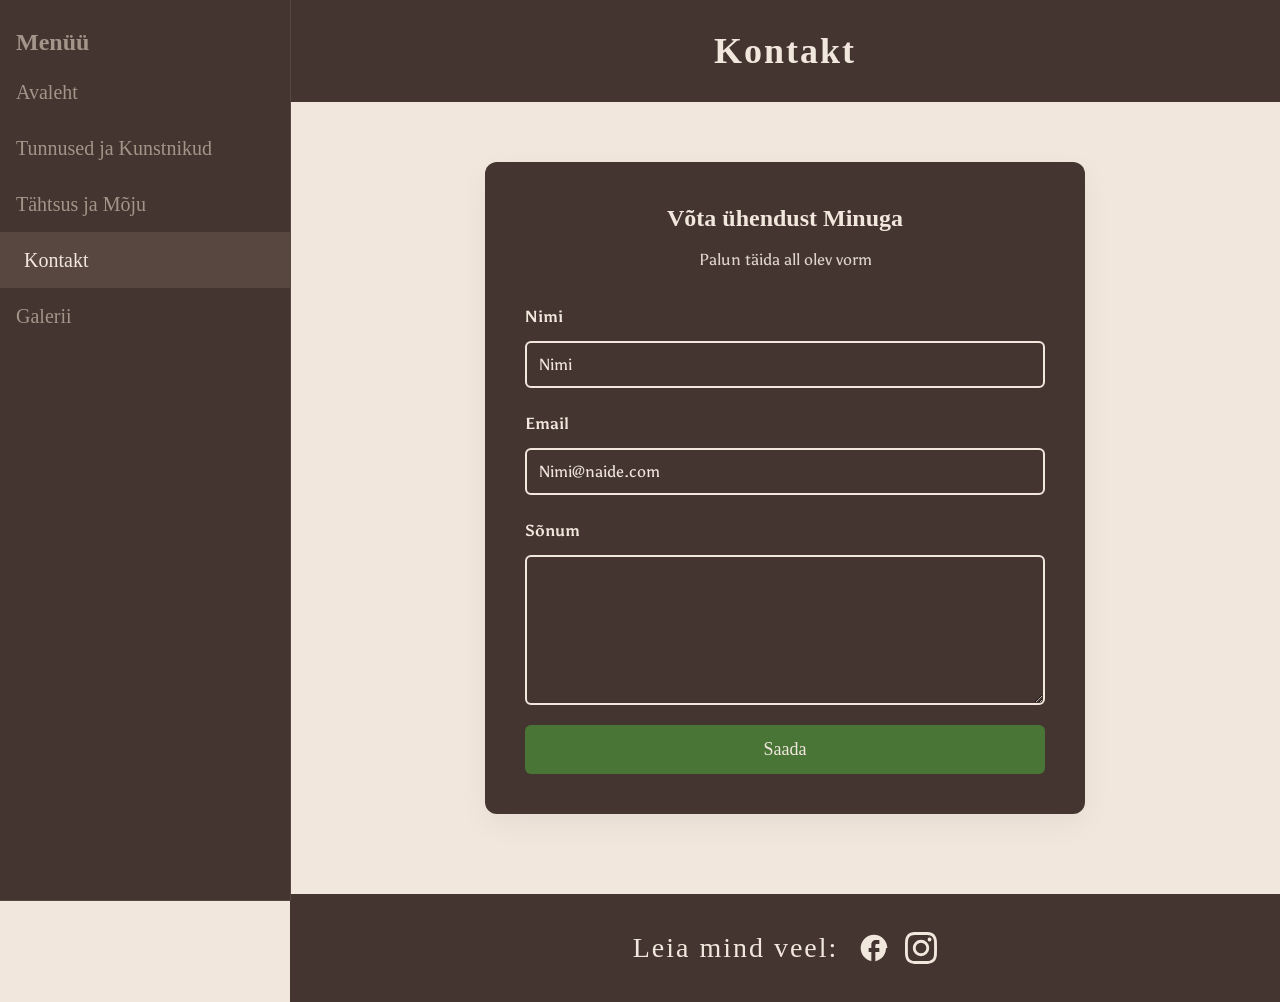
==== commit f732a011: "Tegin muudatusi" ====
--- a/contact.html
+++ b/contact.html
@@ -15,13 +15,12 @@
       href="https://fonts.googleapis.com/icon?family=Material+Icons"
     />
     <link rel="stylesheet" href="css/styles.css" />
-    <title>Barokk-kunst</title>
+    <title>Barokk-kunst - Kontakt</title>
   </head>
 
   <body>
     <header>
       <nav>
-        <!-- Side-bar -->
         <div class="sidenav">
           <h3>Menüü</h3>
           <ul>
@@ -38,36 +37,35 @@
     </header>
 
     <main>
-      <!-- Pealkiri- Lisan Kontakt pealkirja -->
       <section>
-        <div class="title-box-m">
+        <div class="title-box-t">
           <h3>Kontakt</h3>
         </div>
       </section>
 
-      <!-- Kontakti väljade nime, emaili ja sõnumi lisamine  -->
       <section>
         <div class="container-text-contact">
-          <h1>Võta ühendust Meiega</h1>
-          <p>Palun täida all olev vorm</p>
+          <h1>Võta ühendust Minuga</h1>
+          <p class="form-subtitle">Palun täida all olev vorm</p>
+
           <form action="">
             <div class="form-group">
-              <label for="Name">Nimi</label>
-              <input type="text" id="name" name="name" value="Cilian Killian" />
+              <label for="name">Nimi</label>
+              <input type="text" id="name" name="name" value="Nimi" />
             </div>
 
             <div class="form-group">
-              <label for="Email">Email</label>
+              <label for="email">Email</label>
               <input
                 type="email"
                 id="email"
                 name="email"
-                value="Name@anything.com"
+                value="Nimi@naide.com"
               />
             </div>
 
             <div class="form-group">
-              <label for="Message">Sõnum</label>
+              <label for="message">Sõnum</label>
               <textarea id="message"></textarea>
             </div>
 
@@ -76,5 +74,19 @@
         </div>
       </section>
     </main>
+
+    <footer>
+  <div class="footer-content">
+    <span class="footer-text">Leia mind veel:</span>
+    <div class="footer-icons">
+      <svg class="social-icon" viewBox="0 0 24 24" xmlns="http://www.w3.org/2000/svg">
+        <path d="M22 12c0-5.52-4.48-10-10-10S2 6.48 2 12c0 4.84 3.44 8.87 8 9.8V15H8v-3h2V9.5C10 7.57 11.57 6 13.5 6H16v3h-2c-.55 0-1 .45-1 1v2h3v3h-3v6.95c4.56-.93 8-4.96 8-9.75z"/>
+      </svg>
+      <svg class="social-icon" viewBox="0 0 24 24" xmlns="http://www.w3.org/2000/svg">
+        <path d="M12 2.163c3.204 0 3.584.012 4.85.07 3.252.148 4.771 1.691 4.919 4.919.058 1.265.069 1.645.069 4.849 0 3.205-.012 3.584-.069 4.849-.149 3.225-1.664 4.771-4.919 4.919-1.266.058-1.644.07-4.85.07-3.204 0-3.584-.012-4.849-.07-3.26-.149-4.771-1.699-4.919-4.92-.058-1.265-.07-1.644-.07-4.849 0-3.204.013-3.583.07-4.849.149-3.227 1.664-4.771 4.919-4.919 1.266-.057 1.645-.069 4.849-.069zM12 0C8.741 0 8.333.014 7.053.072 2.695.272.273 2.69.073 7.051.014 8.333 0 8.741 0 12c0 3.259.014 3.668.072 4.948.2 4.358 2.618 6.78 6.98 6.98 1.281.058 1.689.072 4.948.072 3.259 0 3.668-.014 4.948-.072 4.354-.2 6.782-2.618 6.979-6.98.059-1.28.073-1.689.073-4.948 0-3.259-.014-3.667-.072-4.947-.196-4.354-2.617-6.78-6.979-6.98C15.668.014 15.259 0 12 0zm0 5.838a6.162 6.162 0 100 12.324 6.162 6.162 0 000-12.324zM12 16a4 4 0 110-8 4 4 0 010 8zm6.406-11.845a1.44 1.44 0 100 2.881 1.44 1.44 0 000-2.881z"/>
+      </svg>
+    </div>
+  </div>
+</footer>
   </body>
 </html>
--- a/css/styles.css
+++ b/css/styles.css
@@ -18,7 +18,7 @@
   --darker-variant-yellow: #b78113;
 }
 
-/* Juhend: Sujuv kerimine lehel */
+/* Sujuv kerimine */
 html {
   scroll-behavior: smooth;
 }
@@ -150,9 +150,7 @@
   margin-top: 20px;
 }
 
-/* ==========================================
-   AVALEHE 1. SAKK: Sissejuhatus (.layout-grid-int)
-   ========================================== */
+/* Sissejuhatuse sektsioon */
 .layout-grid-int {
   display: grid;
   grid-template-columns: 1fr 1fr;
@@ -187,9 +185,7 @@
   grid-row: 2;
 }
 
-/* ==========================================
-   AVALEHE 2. SAKK: Ajalugu (.layout-grid-his)
-   ========================================== */
+/* Ajaloo sektsioon */
 .layout-grid-his {
   display: grid;
   grid-template-columns: 1fr 1fr;
@@ -221,9 +217,7 @@
   grid-row: 2;
 }
 
-/* ==========================================
-   TUNNUSTE LEHE UUENDUS: Muudetud proportionsioonidega võrgustik
-   ========================================== */
+/* Tunnuste sektsioon */
 .layout-grid-tra {
   display: grid;
   grid-template-columns: 1.5fr 0.9fr 1.6fr;
@@ -238,7 +232,7 @@
   display: contents;
 }
 
-/* Skeemil Vasakul: Tunnuste suur tekstikast */
+/* Skeemil vasakul: Tunnuste suur tekstikast */
 .traits-box {
   grid-column: 1;
   grid-row: 1 / span 2;
@@ -252,21 +246,19 @@
   grid-row: 1;
 }
 
-/* Skeemil Keskel All: Kosjasobitaja */
+/* Skeemil keskel all: Kosjasobitaja */
 .change-text-tra:nth-child(2) {
   grid-column: 2;
   grid-row: 2;
 }
 
-/* Skeemil Paremal: Kiik */
+/* Skeemil paremal: Kiik */
 .change-text-tra:nth-child(3) {
   grid-column: 3;
   grid-row: 1 / span 2;
 }
 
-/* ==========================================
-   KAARTIDE JA PILTIDE BAASTIILID
-   ========================================== */
+/* Piltide baaststiilid */
 .change-text-int,
 .change-text-his,
 .change-text-tra,
@@ -296,7 +288,7 @@
   box-shadow: 0px 10px 25px rgba(0, 0, 0, 0.15);
 }
 
-/* Piltide paindlik seadistus ruumi täitmiseks */
+/* Piltide paindlik, et ruumi täita */
 .change-text-int img,
 .change-text-his img,
 .change-text-tra img,
@@ -351,9 +343,7 @@
   font-weight: bold;
 }
 
-/* ==========================================
-   AJALOO SISU KUJUNDUS (Roheline)
-   ========================================== */
+/* Ajaloo sektsiooni tekstid */
 .history-box h3 {
   border: 3px solid var(--darker-variant-green);
   background-color: var(--accent-col-green);
@@ -386,9 +376,7 @@
   font-weight: bold;
 }
 
-/* ==========================================
-   TUNNUSTE SISU KUJUNDUS (Punane)
-   ========================================== */
+/* Tunnuste sektsiooni tekstid */
 .traits-box h3 {
   border: 3px solid var(--darker-variant-red);
   background-color: var(--accent-col-red);
@@ -418,9 +406,7 @@
   font-weight: bold;
 }
 
-/* ==========================================
-   UUS KUNSTNIKE SECTION - SKEEMI JÄRGI (Kollane)
-   ========================================== */
+/* Kunstnikute sektsiooni tekstid */
 .artists-grid-layout {
   display: grid;
   grid-template-columns: repeat(3, 1fr);
@@ -454,9 +440,7 @@
   object-fit: cover;
 }
 
-/* ==========================================
-   MÕJU SEKTSOONI PILTIDE GRID (Alumine rida)
-   ========================================== */
+/* Mõju sektsiooni piltide grid */
 .container-images-inf {
   display: grid;
   grid-template-columns: repeat(auto-fit, minmax(300px, 1fr));
@@ -466,7 +450,7 @@
   padding: 0 20px;
 }
 
-/* Mõju sektsiooni kasti stiilid (Roheline nagu ajalugu) */
+/* Mõju sektsioon roheliseks tegemine */
 .influence-box h3 {
   border: 3px solid var(--darker-variant-green);
   background-color: var(--accent-col-green);
@@ -482,19 +466,17 @@
   margin-top: 20px;
 }
 
-/* ==========================================
-   SPETSIIFILINE SKEEMI DISAIN: TÄHTSUSE SEKTSIOON
-   ========================================== */
+/* Tähtsuse sektsioon roheliseks tegemine */
 .importance-section-layout {
   max-width: 1440px;
   margin: 40px auto 60px auto;
   padding: 0 20px;
 }
 
-/* Joonisel üleval keskel asuv roheline tekstikast */
+/* Üleval keskel asuv roheline tekstikast */
 .importance-box-green {
   max-width: 1440px;
-  margin: 0 auto 50px auto; /* Keskasendisse lükkamine */
+  margin: 0 auto 50px auto;
 }
 .importance-box-green h3 {
   padding: 15px;
@@ -516,7 +498,7 @@
   margin-top: 20px;
 }
 
-/* Alumine piltide rida (3 tulpa) */
+/* Alumine piltide rida 3 tulpa */
 .importance-images-grid {
   display: grid;
   grid-template-columns: repeat(3, 1fr);
@@ -524,24 +506,22 @@
   align-items: stretch;
 }
 
-/* KESKMISE PILDI TRIPP: Surume Õuedaamid keskele madalaks */
+/* Õuedaamid */
 .meninas-card {
   align-self: center;
-  height: auto !important;
+  height: auto;
 }
 .meninas-card img {
-  height: 280px !important;
-}
-
-/* ÄÄRMISED PIKAD PILDID: Juudit ja Ristilt mahavõtmine */
+  height: 280px;
+}
+
+/* Juudit ja Ristilt mahavõtmine */
 .judith-card img,
 .descent-card img {
-  height: 460px !important;
-}
-
-/* ==========================================
-   TEKSTID JA ROHELISED LINKIDE VÄRVID (Tähtsus & Mõju)
-   ========================================== */
+  height: 460px;
+}
+
+/* Tähtsus ja mõju, tekstid */
 .judith-text-change,
 .christ-text-change,
 .meninas-text-change,
@@ -560,7 +540,7 @@
 .matteuse-text-change p,
 .charles-text-change p,
 .storm-text-change p {
-  color: var(--darker-variant-green);
+  color: var(--darker-variant-yellow);
   margin: 0;
 }
 
@@ -570,23 +550,11 @@
 .matteuse-text-change a,
 .charles-text-change a,
 .storm-text-change a {
-  color: var(--accent-col-green);
-  font-weight: bold;
-  text-decoration: none;
-}
-
-.judith-text-change a:hover,
-.christ-text-change a:hover,
-.meninas-text-change a:hover,
-.matteuse-text-change a:hover,
-.charles-text-change a:hover,
-.storm-text-change a:hover {
-  text-decoration: underline;
-}
-
-/* ==========================================
-   KUNSTNIKE LEHE TEKSTID (Rubens, Rembrandt jne)
-   ========================================== */
+  color: var(--accent-col-yellow);
+  font-weight: bold;
+}
+
+/* Kunstnike lehe tekstid */
 .massacre-text-change a,
 .öine-text-change a,
 .holy-text-change a {
@@ -619,9 +587,7 @@
   font-weight: bold;
 }
 
-/* ==========================================
-   KONTAKTIVORM & FOOTER
-   ========================================== */
+/* Kontaktvorm */
 .container-text-contact {
   max-width: 600px;
   margin: 60px auto;
@@ -638,6 +604,14 @@
   margin-bottom: 10px;
 }
 
+.form-subtitle {
+  color: var(--bg-color);
+  font-family: "Asul", sans-serif;
+  font-size: 16px;
+  margin-bottom: 25px;
+  opacity: 0.9;
+}
+
 .form-group {
   display: flex;
   flex-direction: column;
@@ -700,22 +674,6 @@
   transform: translateY(0);
 }
 
-footer {
-  margin-top: 80px;
-}
-
-footer p {
-  width: 100%;
-  border: 3px solid var(--primary-color);
-  background-color: var(--primary-color);
-  padding: 35px;
-  font-family: "Vidaloka", serif;
-  text-align: center;
-  font-size: 28px;
-  color: var(--text-color);
-  letter-spacing: 2px;
-}
-
 .title-box-t {
   width: 100%;
   background-color: var(--primary-color);
@@ -742,3 +700,41 @@
   text-align: center;
   letter-spacing: 2px;
 }
+
+footer {
+  margin-top: 80px;
+  width: 100%;
+  border: 3px solid var(--primary-color);
+  background-color: var(--primary-color);
+  padding: 35px;
+}
+
+/* Ttekst ja ikoonid paigutataud keskele ühele reale */
+.footer-content {
+  display: flex;
+  justify-content: center;
+  align-items: center;
+  gap: 20px; /* Vahe teksti ja ikoonide vahel */
+}
+
+/* Jaluse tekst */
+.footer-text {
+  font-family: "Vidaloka", serif;
+  font-size: 28px;
+  color: var(--text-color);
+  letter-spacing: 2px;
+}
+
+.footer-icons {
+  display: flex;
+  align-items: center;
+  gap: 15px;
+}
+
+/* Ikooni suuruste lisamine */
+.social-icon {
+  width: 32px;
+  height: 32px;
+  fill: var(--text-color); /* Alati sama toon mis tekstil */
+  display: block;
+}
